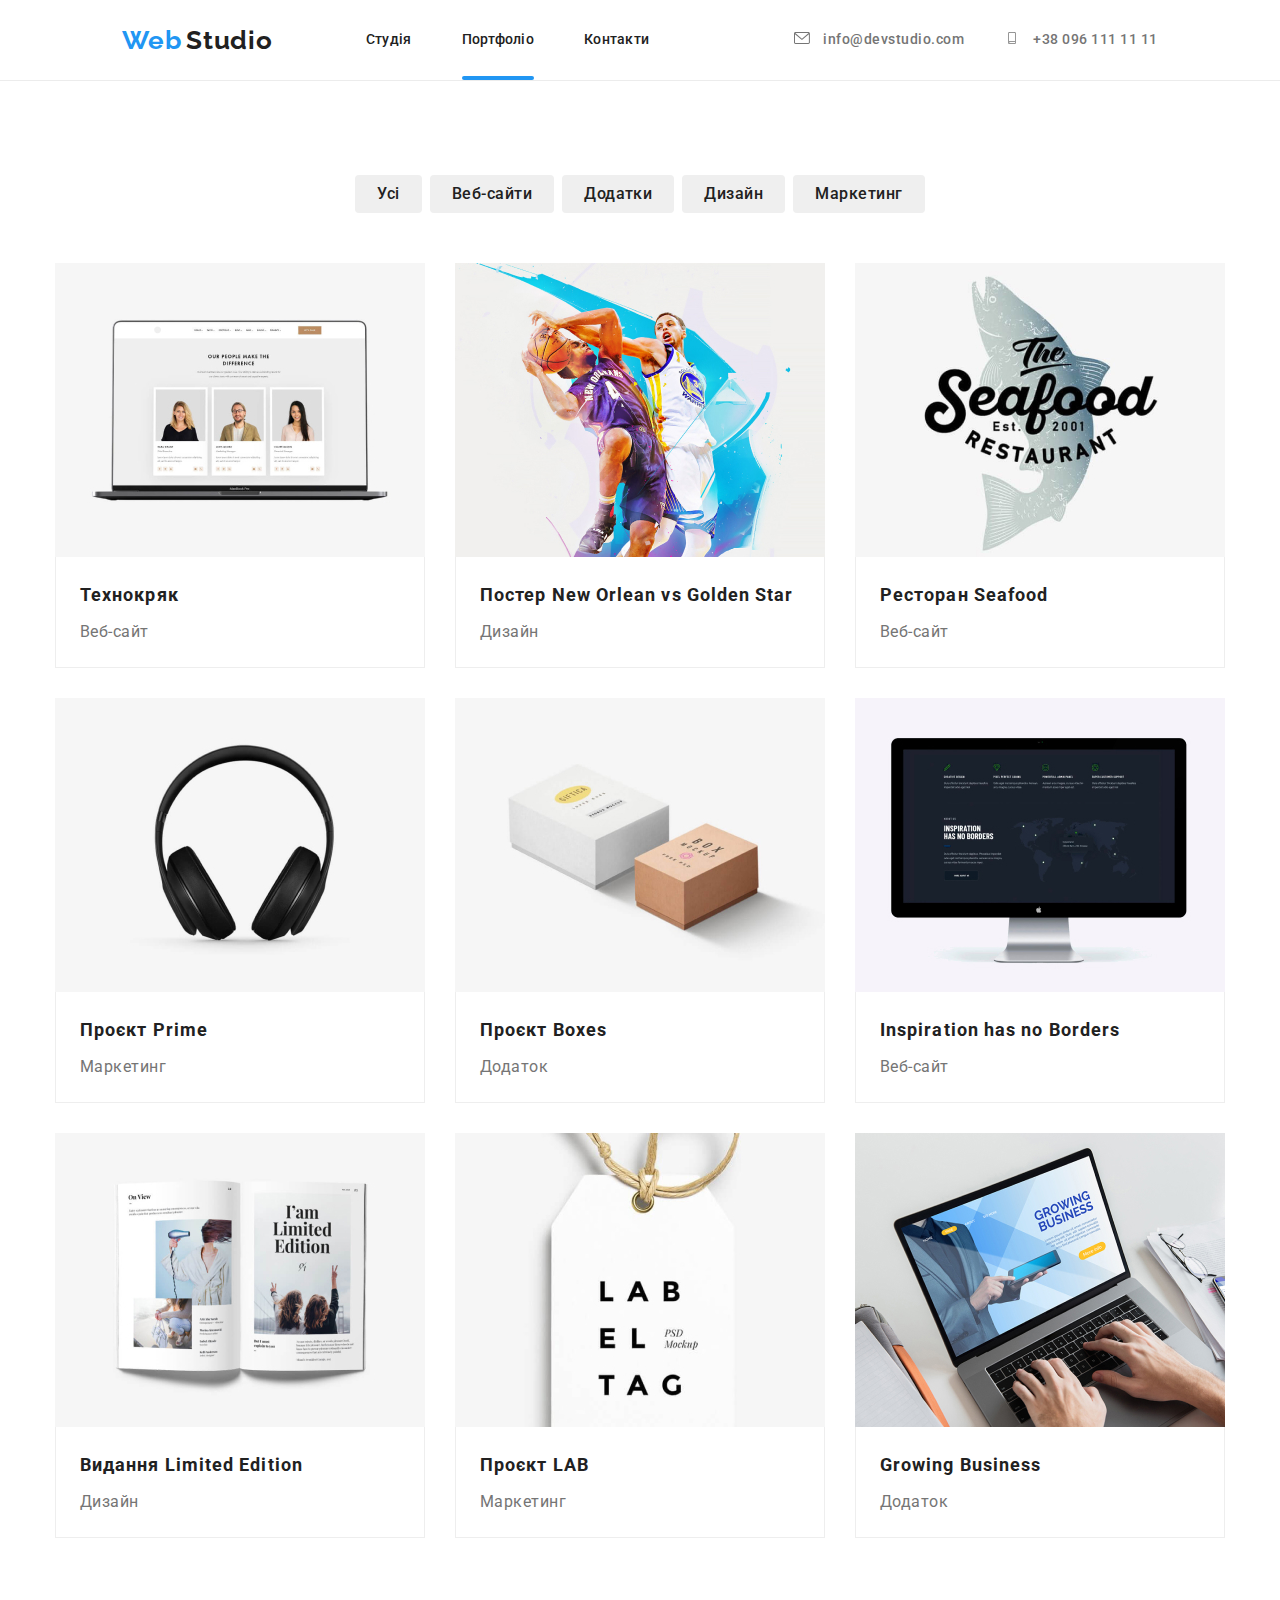
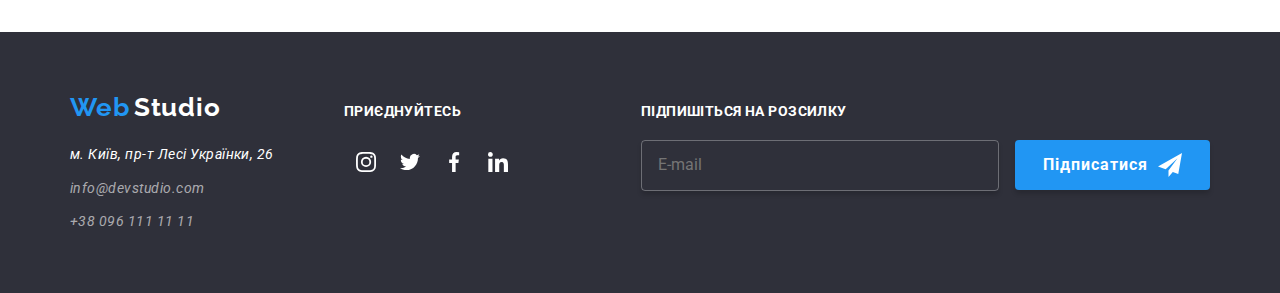
==== portfolio.html @ b7b803d7 "Старт домашки 7" ====
<!DOCTYPE html>
<html lang="en">
<head>
    <meta charset="UTF-8">
    <meta http-equiv="X-UA-Compatible" content="IE=edge">
    <meta name="viewport" content="width=device-width, initial-scale=1.0">
    <title>Портфоліо</title>
        <link rel="preconnect" href="https://fonts.googleapis.com">
        <link rel="preconnect" href="https://fonts.gstatic.com" crossorigin>
        <link href="https://fonts.googleapis.com/css2?family=Raleway:wght@700&family=Roboto:wght@400;500;700;900&display=swap"
            rel="stylesheet">
        <link rel="stylesheet" href="https://cdnjs.cloudflare.com/ajax/libs/modern-normalize/1.1.0/modern-normalize.min.css">
    <link rel="stylesheet" href="./css/styles.css">
</head>
<body>
    <!-- Шапка загальна -->
        <header class="site-header">
            <div class="headercontainerflex">
                <nav class="navcontainer">
                    <a href="index.html" lang="en"><span class="logo-part-one">Web</span> <span
                            class="logo-part-two">Studio</span>
                    </a>
                    <!-- Шапка-ліво -->
                    <ul class="site-nav list">
                        <li class="item"><a href="./index.html" class="site-nav-link">Студія</a></li>
                        <li class="item"><a href="./portfolio.html" class="site-nav-link current">Портфоліо</a></li>
                        <li class="item"><a href="" class="site-nav-link">Контакти</a></li>
                    </ul>
                </nav>
        
                <!-- Шапка-контакти -->
                <div class="contactcontainer">
                    <ul class="header-contact">
                        <li class="item icons-header">
                            <a href="mailto:info@devstudio.com" class="contact-link">
                                <svg class="icon-mail" width="16" height="12">
                                    <use href="./images/icons.svg#icon-envelope"></use>
                                </svg> <span class="mail-address">info@devstudio.com</span>
                            </a>
                        </li>
                        <li class="item icons-header">
                            <a href="tel:+380961111111" class="contact-link">
                                <svg class="icon-smartphone" width="16" height="12">
                                    <use href="./images/icons.svg#icon-smartphone"></use>
                                </svg>
                                <span class="phone-number">+38 096 111 11 11</span> </a>
                        </li>
                    </ul>
                </div>
            </div>
        </header>

    <main class="portfolio-background-color">
        <div class="portfolio-background-color" >
            <!-- Фільтраційні-кнопки -->

            <div class="filterbutton">
                <ul class="filtre-item">
                    <li class="filtre-buttom"> <button type="button" class="filtering-button">Усі</button></li>
                    <li class="filtre-buttom"> <button type="button" class="filtering-button">Веб-сайти</button></li>
                    <li class="filtre-buttom"> <button type="button" class="filtering-button">Додатки</button></li>
                    <li class="filtre-buttom"> <button type="button" class="filtering-button">Дизайн</button></li>
                    <li class="filtre-buttom"> <button type="button" class="filtering-button">Маркетинг</button></li>
                </ul>
            </div>
            
            <section>
                <div class="portfoliocontainer">
                    <h1 class="section-title section-title-hiden">Наше Портфоліо</h1>
                    <ul class="portfolio-item">

                        <li class="portfolio-example">
                            <a href="">
                                <div class="rekurs">
                                    <img src="./images/portfolio/tehnocryak.jpg" alt="технокряк" width="370">
                                    <div class="overlay-port">
                                        <p>Ресурс пропонує комплексні пропозиції з різним рівнем функціоналу та сервісів. Все це дозволить
                                            відвідувачу
                                            отримати
                                            вичерпні відомості про компанію чи приватну особу.
                                        </p>
                                    </div>

                                    <h2 class="portfolio-text">Технокряк</h2>
                                    <p class="portfolio-paragraph">Веб-сайт</p>
                                </div>
                            </a>
                        </li>



                        <li class="portfolio-example">
                            <a href="">
                                <div class="rekurs">
                                <img src="./images/portfolio/neworlean.jpg" alt="Постер New Orlean vs Golden Star" width="370">
                                <div class="overlay-port">
                                    <p>Ресурс пропонує комплексні пропозиції з різним рівнем функціоналу та сервісів. Все це дозволить
                                        відвідувачу
                                        отримати
                                        вичерпні відомості про компанію чи приватну особу.
                                    </p>
                                </div>
                                <h2 class="portfolio-text"> Постер <span lang="en">New Orlean vs Golden Star</span> </h2>
                                    
                                <p class="portfolio-paragraph">Дизайн</p>
                                
                            </a>
                        </li>

                        <li class="portfolio-example">
                            <a href="">
                                <div class="rekurs">
                                <img src="./images/portfolio/seafood.jpg" alt="Ресторан Seafood" width="370">
                                <div class="overlay-port">
                                    <p>Ресурс пропонує комплексні пропозиції з різним рівнем функціоналу та сервісів. Все це дозволить
                                        відвідувачу
                                        отримати
                                        вичерпні відомості про компанію чи приватну особу.
                                    </p>
                                </div>
                                <h2 class="portfolio-text">Ресторан <span lang="en">Seafood</span> </h2>
                                <p class="portfolio-paragraph">Веб-сайт</p>
                            </a>
                        </li>

                        <li class="portfolio-example">
                            <a href="./">
                                <div class="rekurs">
                                <img src="./images/portfolio/prime.jpg" alt="Проєкт Prime" width="370">
                                <div class="overlay-port">
                                    <p>Ресурс пропонує комплексні пропозиції з різним рівнем функціоналу та сервісів. Все це дозволить
                                        відвідувачу
                                        отримати
                                        вичерпні відомості про компанію чи приватну особу.
                                    </p>
                                </div>
                                <h2 class="portfolio-text">Проєкт <span lang="en">Prime</span></h2>
                                <p class="portfolio-paragraph">Маркетинг</p>
                                
                            </a>
                        </li>

                        <li class="portfolio-example">
                            <a href="">
                                <div class="rekurs">
                                <img src="./images/portfolio/boxes.jpg" alt="Проєкт Boxes" width="370">
                                <div class="overlay-port">
                                    <p>Ресурс пропонує комплексні пропозиції з різним рівнем функціоналу та сервісів. Все це дозволить
                                        відвідувачу
                                        отримати
                                        вичерпні відомості про компанію чи приватну особу.
                                    </p>
                                </div>
                                <h2 class="portfolio-text">Проєкт <span lang="en">Boxes</span></h2>    
                                <p class="portfolio-paragraph">Додаток</p>
                            </a>
                        </li>

                        <li class="portfolio-example">
                            <a href="">
                                <div class="rekurs">
                                <img src="./images/portfolio/noborders.jpg" alt="Inspiration has no Borders" width="370">
                                <div class="overlay-port">
                                    <p>Ресурс пропонує комплексні пропозиції з різним рівнем функціоналу та сервісів. Все це дозволить
                                        відвідувачу
                                        отримати
                                        вичерпні відомості про компанію чи приватну особу.
                                    </p>
                                </div>
                                <h2 lang="en" class="portfolio-text">Inspiration has no Borders</h2>
                                <p class="portfolio-paragraph">Веб-сайт</p>
                            </a>
                        </li>

                        <li class="portfolio-example">
                            <a href="">
                                <div class="rekurs">
                                <img src="./images/portfolio/limitededitionbook.jpg" alt="Видання Limited Edition" width="370">
                                <div class="overlay-port">
                                    <p>Ресурс пропонує комплексні пропозиції з різним рівнем функціоналу та сервісів. Все це дозволить
                                        відвідувачу
                                        отримати
                                        вичерпні відомості про компанію чи приватну особу.
                                    </p>
                                </div>
                                <h2 class="portfolio-text">Видання <span lang="en">Limited Edition</span> </h2>
                                <p class="portfolio-paragraph">Дизайн</p>
                            </a>
                        </li>

                        <li class="portfolio-example">
                            <a href="">
                                <div class="rekurs">
                                <img src="./images/portfolio/projectlab.jpg" alt="Проєкт LAB" width="370">
                                <div class="overlay-port">
                                    <p>Ресурс пропонує комплексні пропозиції з різним рівнем функціоналу та сервісів. Все це дозволить
                                        відвідувачу
                                        отримати
                                        вичерпні відомості про компанію чи приватну особу.
                                    </p>
                                </div>
                                <h2 class="portfolio-text">Проєкт <span>LAB</span></h2>
                                <p class="portfolio-paragraph">Маркетинг</p>
                            </a>
                        </li>

                        <li class="portfolio-example">
                            <a href="./">
                                <div class="rekurs">
                                <img src="./images/portfolio/grovingbussiness.jpg" alt="Growing Business" width="370">
                                <div class="overlay-port">
                                    <p>Ресурс пропонує комплексні пропозиції з різним рівнем функціоналу та сервісів. Все це дозволить
                                        відвідувачу
                                        отримати
                                        вичерпні відомості про компанію чи приватну особу.
                                    </p>
                                </div>
                                <h2 lang="en" class="portfolio-text">Growing Business</h2>
                                <p class="portfolio-paragraph">Додаток</p>
                            </a>
                        </li>
                    </ul>
                </div>
                
            </section>
        </div>

    </main>

<!-- Підвал -->
        <footer class="footer-page">
            <div class="container">
                <div class="footercontainer">
                    <div class="footer-logo-and-address">
                        <a href="index.html" lang="en"><span class="logo-part-one">Web</span> <span
                                class="logo-part-three">Studio</span> </a>
                        <address>
                            <ul>
                                <li> <a href="https://goo.gl/maps/7kfiWNjeo1rzyNs9A" class="contact-link-map"> м. Київ, пр-т
                                        Лесі Українки,
                                        26</a></li>
                                <li><a href="mailto:info@devstudio.com" class="contact-link-footer mail">info@devstudio.com</a>
                                </li>
                                <li><a href="tel:+380961111111" class="contact-link-footer phone">+38 096 111 11 11</a> </li>
                            </ul>
                        </address>
                    </div>
        
                    <div class="section-join">
                        <p class="join-item">приєднуйтесь</p>
                        <ul class="join-socials">
                            <li>
                                <a class="footer-social-item" href="./">
                                    <svg class="footer-social-icon" width="20" height="20">
                                        <use href="./images/icons.svg#icon-instagram"></use>
                                    </svg>
                                </a>
                            </li>
                            <li>
                                <a class="footer-social-item" href="./">
                                    <svg class="footer-social-icon" width="20" height="20">
                                        <use href="./images/icons.svg#icon-twitter"></use>
                                    </svg>
                                </a>
                            </li>
                            <li>
                                <a class="footer-social-item" href="./">
                                    <svg class="footer-social-icon" width="20" height="20">
                                        <use href="./images/icons.svg#icon-facebook"></use>
                                    </svg>
                                </a>
                            </li>
                            <li>
                                <a class="footer-social-item" href="./">
                                    <svg class="footer-social-icon" width="20" height="20">
                                        <use href="./images/icons.svg#icon-linkedin"></use>
                                    </svg>
                                </a>
                            </li>
                        </ul>
                    </div>
                    <div class="footer-form">
                        <p class="footer-title">Підпишіться на розсилку</p>
                        <form class="submit-form">
                            <input type="email" name="name" placeholder="E-mail">
                            <button type="submit" class="footer-button">Підписатися
                                <svg class="icon-send" width="24" height="24">
                                    <use href="./images/icons.svg#icon-send"></use>
                                </svg>
                            </button>
                        </form>
                    </div>
                </div>
            </div>
        </footer>
</body>
</html>
---- css/styles.css ----
/* Основний колір тексту #757575; */
/* Другорядний колір тексту rgba(117, 117, 117, 1) */
/* Стиль заголовка #FFFFFF; */
/* Білий #FFFFFF */
/* Білий другорядний #F5F5F5 */
/* Акцент #2196F3 */

:root {
    --primary-text-color: rgba(117, 117, 117, 1);
    --primary-background-color: #FFFFFF;
    --secondary-background-color: #F5F5F5;
    --third-background-color: #F5F4FA;
    --title-text-color: #212121;
    --accent-color: #2196F3;
    --contact-link-text-color: #757575;
    --hero-title-color: #FFFFFF;
    --hero-background-color: #2F303A;
    --backdrop-color: rgba(0, 0, 0, 0.2);
    --animation-duration: 250ms;
    --time-distribution-function: cubic-bezier(0.4, 0, 0.2, 1);
    --close-button-color: rgba(0, 0, 0, 0.1);


}

/* Загальні на весь документ */
body {
    background: var(--primary-background-color);
    color: var(--primary-text-color);
    font-family: 'Roboto', sans-serif;
    letter-spacing: 0.03em;
    }

ul {
        list-style: none;
        margin: 0px;
        padding: 0px;
    }

a {
    text-decoration-line: none;
}

img {
    display: block;
}

.section {
    margin: 0;
    padding-bottom: 94px;
    padding-top: 94px;
    /* border: 2px solid red; */
}

.section-title {
    color: var(--title-text-color);
    font-weight: 700;
    font-size: 36px;
    line-height: 1.16;
    text-align: center;
    padding: 0;
    margin-bottom: 50px;

}

.no-padding {
    padding-top: 0;
    padding-bottom: 0;
}

h1, h2, h3, h4, h5, h6, p {
    margin: 0;
    padding: 0;
}

/* Логотип шапка */

.site-header {
    background-color: var(--hero-title-color);
    /* border: 2px solid tomato; */
    border-bottom: 1px solid #ECECEC;
}

.navcontainer {
    margin-left: auto;
    margin-right: auto;
    padding-left: 15px;
    padding-right: 15px;
    /* border: 2px solid tomato; */
    display: flex;
    align-items: center;
}

.headercontainerflex {
    display: flex;
    width: 1200px;
    align-items: center;
    margin-left: auto;
    margin-right: auto;
    padding-left: 15px;
    padding-right: 15px;
    /* border: 2px solid tomato; */
}

.herocontainer, .benefit-container, .what-we-do-container, .teamcontainer, .footercontainer , .filterbutton , .portfoliocontainer {
    margin-left: auto;
    margin-right: auto;
    padding-left: 15px;
    padding-right: 15px;
    width: 1200px;
    /* border: 2px solid tomato; */
}

.logo-part-one {
    color: var(--accent-color);
    letter-spacing: 0.03em;
}
.logo-part-two {
    color: var(--title-text-color);
    letter-spacing: 0.03em;
}

.logo-part-one, .logo-part-two, .logo-part-three {
    font-family: 'Raleway', sans-serif;
    font-weight: 700;
    font-size: 26px;
    line-height: 1.19;
    padding-top: 24px;
    padding-bottom: 24px;
}

/* Навігація шапка */
.site-nav-link:hover, .site-nav-link:focus, .site-nav-link:active {
    color: var(--accent-color);
    /* border-bottom: 5px solid var(--accent-color); */
}

.site-nav, .item {
    display: flex;
    color: var(--title-text-color);
    /* margin-right: 50px; */
}

.site-nav {
    margin-left: 93px;
}

/* .site-nav, .item:not(:last-child) {
    margin-right: 50px;
}  */

.site-nav .item + .item {
    margin-left: 50px;
}

.current {
    position: relative;
}

.current::after {
    content: '';
    position: absolute;
    left: 0;
    bottom: 0;
    display: block;
    width: 100%;
    height: 4px;
    background-color: var(--accent-color);
    border-radius: 2px;
}


.site-nav-link {
    color: var(--title-text-color);
    font-weight: 500;
    font-size: 14px;
    line-height: 1.14;
    letter-spacing: 0.02em;
    /* border: 2px solid black; */
    display: block;
    padding-top: 32px;
    padding-bottom: 32px;
}

/* Шапка контакти */

.contactcontainer {
    margin-left: auto;
    margin-right: auto;
    padding-left: 15px;
    padding-right: 15px;
    /* border: 2px solid tomato; */
    display: flex;
    align-items: center;
}

.header-contact {
    display: flex;
    margin-left: auto;
    align-items: center;
}

.header-contact .item+.item {
    margin-left: 30px;
}

.icons-header {
    align-items: center;
}


.contact-link:hover, .contact-link:focus, .contact-link:active {
    color: var(--accent-color);
    fill: var(--accent-color);
}

.icon-mail, .icon-smartphone {
    fill:currentColor;
}

.phone-number, .mail-address {
    margin-left: 10px;
}


.contact-link {
    color: var(--contact-link-text-color);
    font-weight: 500;
    font-size: 14px;
    line-height: 1.14;
    padding-top: 32px;
    padding-bottom: 32px;
    margin-left: 10px;
    /* padding-left: 10px; */
}

/* Заголовок та бекграунд Hero */
.hero {
    background-color: var(--hero-background-color);
    text-align: center;
}

.overlay {
    background-image: linear-gradient(to right,
    rgba(47, 48, 58, 0.4), 
    rgba(47, 48, 58, 0.4)), 
    url(../images/svg-and-bj/herobg.jpg);
    max-width: 1600px;
    height: 600px;
    margin-left: auto;
    margin-right: auto;
}

.hero-title {
    margin-top: 0;
    padding-top: 200px;
    margin-bottom: 30px;
    font-weight: 900;
    font-size: 44px;
    line-height: 1.36;
    color: var(--hero-title-color);
    letter-spacing: 0.06em;

}

/* Кнопка замовити */

.hero-button {
    background-color: var(--accent-color);
    color: var(--hero-title-color);
    letter-spacing: 0.06em;
    cursor: pointer;
    border-radius: 4px;
    padding: 10px 32px;
    min-width: 216px;
    min-height: 50px;
    text-align: center;
    margin-bottom: 200px;
    border: transparent;
}

/* Модальне вікно Hero */

.backdrop {
    position: fixed;
    top: 0;
    left: 0;
    width: 100%;
    height: 100%;
    background-color: var(--backdrop-color);
    opacity: 1;
    transition: opacity var(--animation-duration) var(--time-distribution-function);
}

.backdrop.is-hidden {
    opacity: 0;
    pointer-events: none;
}

.backdrop.is-hidden .modal {
    transform: translate(-50%, -50%) scale(0.5);
}

.modal {
    position: absolute;
    padding: 40px;
    top: 50%;
    left: 50%;
    width: 528px;
    height: 581px;
    background-color: var(--primary-background-color);
    box-shadow: 0px 1px 3px rgba(0, 0, 0, 0.12),
        0px 1px 1px rgba(0, 0, 0, 0.14),
        0px 2px 1px rgba(0, 0, 0, 0.2);
    border-radius: 4px;

    transform: translate(-50%, -50%) scale(1);
    transition: transform var(--animation-duration) var(--time-distribution-function);
}

.modal-form {
    width: 100%;
}

.modal-form p {
    margin-bottom: 12px;
    font-weight: 700;
    font-size: 20px;
    line-height: 1.15;
    text-align: center;
    color: var(--title-text-color);
}

.form-field {
    position: relative;
    display: flex;
    flex-direction: column;
    margin-bottom: 10px;
    outline: none;
}

.form-field label {
    margin-bottom: 4px;
    text-align: left;
    font-size: 12px;
    line-height: 1.16;
    letter-spacing: 0.01em;
}

.form-field input {
    padding-top: 11px;
    padding-bottom: 11px;
    padding-left: 42px;
    border: 1px solid rgba(33, 33, 33, 0.2);
    border-radius: 4px;
    transition: border-color var(--animation-duration) var(--time-distribution-function);
}

.modal-icon {
    position: absolute;
    top: 50%;
    left: 12px;
    fill: var(--title-color);
    transition: fill var(--animation-duration) var(--time-distribution-function);
}

.form-field:focus-within>.modal-icon {
    fill: var(--accent-color);
}

.form-field:focus-within>input {
    border-color: var(--accent-color);
}

.form-comment {
    display: flex;
    flex-direction: column;
    margin-bottom: 20px;
}

.form-comment label {
    margin-bottom: 4px;
    text-align: left;
    font-size: 12px;
    line-height: 1.16;
    letter-spacing: 0.01em;
}

.form-comment textarea {
    height: 120px;
    padding: 12px 16px;
    resize: none;
    border: 1px solid rgba(33, 33, 33, 0.2);
    border-radius: 4px;
    transition: border-color var(--animation-duration) var(--time-distribution-function);
}

.form-comment:focus-within textarea {
    border-color: var(--accent-color);
}

.form-checkbox {
    margin-bottom: 30px;
    display: flex;
    justify-content: center;
}

.policy {
    display: flex;
    align-items: center;
}

.checkbox {
    position: absolute;
    width: 1px;
    height: 1px;
    margin: -1px;
    border: 0;
    padding: 0;
    /* white-space: nowrap; */
    overflow: hidden;
}

.icon-checkbox {
    display: inline-block;
    width: 16px;
    height: 15px;
    margin-right: 7px;
    border: 2px solid var(--title-text-color);
    border-radius: 2px;
    cursor: pointer;
    transition: border-color var(--animation-duration) var(--time-distribution-function),
                background-image var(--animation-duration) var(--time-distribution-function),
                background-color var(--animation-duration) var(--time-distribution-function);
}

.checkbox:checked+.icon-checkbox {
    border-color: var(--accent-color);
    background-color: var(--accent-color);
    background-image: url(../images/check-icon.svg);
    background-size: contain;
    background-position: center;
    background-origin: border-box;
}

.policy-text {
    font-size: 14px;
    font-weight: 400;
    line-height: 1.71;
    letter-spacing: 0.03em;
    text-align: left;
}

.policy-link {
    position: relative;
    display: inline-block;
    color: var(--accent-color);
}

.modal-button {
    padding: 10px 52px;
    font-weight: 700;
    font-family: inherit;
    font-size: 16px;
    line-height: 1.88;
    letter-spacing: 0.06em;
    color: var(--hero-title-color);
    background: var(--accent-color);
    box-shadow: 0px 4px 4px rgba(0, 0, 0, 0.15);
    border-radius: 4px;
    border-width: 0;
    cursor: pointer;
    transition: background-color var(--animation-duration) var(--time-distribution-function);
}

.modal-button:hover,
.modal-button:focus {
    background-color: #188CE8;
}


.button-close {
    position: absolute;
    display: flex;
    top: 8px;
    right: 8px;
    width: 30px;
    height: 30px;
    justify-content: center;
    align-items: center;

    fill: black;
    border-radius: 50%;
    background: var(--primary-white-color);
    border: 1px solid var(--close-button-color);
    cursor: pointer;

    transition: fill var(--animation-duration) var(--time-distribution-function);
}

.button-close:hover,
.button-close:focus {
    fill: var(--accent-color);
}

.icon-close {
    fill: inherit;
}

/* Наші переваги */

.backgroundsection {
}

.contentinterval {
    padding-top: 94px;
}

.secondary {
    padding-top: 0;
}

.benefits-item {
    display: flex;
    justify-content: space-between;
}

.benefit-icons {
    justify-content: space-between;
    padding: 25px 100px;
    /* display: inline-block;
    display: flex; */
    background-color: var(--third-background-color);
    margin-bottom: 30px;
    align-items: center;
}


.benefits-item .benefit-icons+.benefit-icons {
    margin-left: 30px;
}


/* .benefit-icon-warning::before {
    content: "";
    width: 270px;
    height: 120px;
    display: inline-block;
    margin-right: 10px;
    background-image: url(../images/svg-and-bj/svg/group1.svg);
    align-self: center;
    margin-bottom: 30px;
    background-size: contain;
    background-repeat: no-repeat;
    background-position: center;
}

.benefit-icon-punctuality::before {
    content: "";
    width: 270px;
    height: 120px;
    display: inline-block;
    margin-right: 10px;
    background-image: url(../images/svg-and-bj/svg/group2.svg);
    align-self: center;
    margin-bottom: 30px;
    background-size: contain;
    background-repeat: no-repeat;
    background-position: center;    
}

.benefit-icon-planning::before {
    content: "";
    width: 270px;
    height: 120px;
    display: inline-block;
    margin-right: 10px;
    background-image: url(../images/svg-and-bj/svg/group3.svg);
    align-self: center;
    margin-bottom: 30px;
    background-size: contain;
    background-repeat: no-repeat;
    background-position: center;    
}

.benefit-icon-tex::before {
    content: "";
    width: 270px;
    height: 120px;
    display: inline-block;
    margin-right: 10px;
    background-image: url(../images/svg-and-bj/svg/group4.svg);
    align-self: center;
    margin-bottom: 30px;
    background-size: contain;
    background-repeat: no-repeat;
    background-position: center;
} */

.benefits-item > li {
    width: 270px;
}

.benefits-item .item+.item {
    margin-left: 50px;
    /* border: 2px solid tomato; */
}

.section-title-hiden {
    position: absolute;
    width: 1px;
    height: 1px;
    margin: -1px;
    border: 0;
    padding: 0;
    white-space: nowrap;
    clip-path: inset(100%);
    clip: rect(0 0 0 0);
    overflow: hidden;
}

.benefit-section-title-text {
    color: var(--title-text-color) ;
    font-weight: 700;
    font-size: 14px;
    line-height: 16px;
    margin-bottom: 10px;

}

.benefit-section-title-paragraph {
    color: var(--contact-link-text-color);
    font-weight: 400;
    font-size: 14px;
    line-height: 1.71;
}

/* Чим ми займаємося */

.what-we-do-item {
    display: flex;
}

.working {
    padding-top: 0;
}

.what-we-do-item .what-we-do-image+.what-we-do-image {
    margin-left: 30px;
    /* border: 2px solid tomato; */
}


.what-we-do-image {

}

.what-we-do-box {
    position: relative;
}

.label {
    position: absolute;
    bottom: 0;
    padding-top: 27px;
    padding-bottom: 27px;
    width: 100%;
    font-weight: 700;
    line-height: 1.14;
    text-align: center;
    color: var(--hero-title-color);
    background-color: rgba(47, 48, 58, 0.8);
}


/* Наша команда */

.team-item {
    display: flex;
    text-align: center;
}

.team-member {
    box-shadow: 0px 1px 3px rgba(0, 0, 0, 0.12), 0px 1px 1px rgba(0, 0, 0, 0.14), 0px 2px 1px rgba(0, 0, 0, 0.2);
    border-radius: 0px 0px 4px 4px;

    
}

.team-item .team-member+.team-member {
    margin-left: 30px;
    /* border: 2px solid tomato; */
}




.third {
    background-color: var(--third-background-color);
}

.team-section-title {
    color: var(--title-text-color);
    font-weight: 500;
    font-size: 16px;
    line-height: 1.19;
    margin-top: 30px;
    margin-bottom: 10px;
}

.team-section-paragraph {
    color: var(--contact-link-text-color);
    font-weight: 400;
    font-size: 16px;
    line-height: 19px;
    padding-bottom: 30px;
}

.team-social-list {
    padding-bottom: 30px;
    display: flex;
    justify-content: center;
}

.social-icon-button {
    margin: 0;
    width: 44px;
    height: 44px;
    border-radius: 50%;
    justify-content: center;
    border: none;
}

.icon-social {
    /* border: 1px solid black; */
    display: inline-block;
    margin-bottom: 30px;
    width: 44px;
    height: 44px;
    fill: #AFB1B8;
}

/* .join-socials .icon-footer-social+.icon-footer-social {
    margin-left: 10px;
    /* border: 2px solid tomato; */
} */

.team-social-list .social-list-item+.social-list-item {
    margin-left: 10px;
    /* border: 2px solid tomato; */
}

.icon-social:hover {
    background-color: #2196F3;
    border-radius: 50%;
    /* fill: var(--hero-title-color); */
} 

.team-social-icons:hover {
    fill: var(--hero-title-color);
}

.team-social-icons:hover {

}

.social-icon-team {
    fill: currentColor;
}

.footer-social-icon {
    fill: #FFFFFF;
}

.team-social-item {
    cursor: pointer;
    display: flex;
    color: #AFB1B8;
    justify-content: center;
    padding: 12px;
    border-radius: 50%;
}

.team-social-item:hover {
    background-color: #2196F3;
    border-radius: 50%;
    color: #FFFFFF;
}

.team-social-icons {
    width: 20px;
    height: 20px;
    fill: #AFB1B8;
    background-position: center;
    background-size: contain;
}

.clients {
    display: flex;
    width: 1200px;
    margin-left: auto;
    margin-right: auto;
    justify-content: space-between;
    padding-left: 15px;
    padding-right: 15px;
}

.clients .icon-clients-item+.icon-clients-item {
    margin-left: 30px;
}

.icon-clients {
    fill: #AFB1B8;
    justify-content: space-between;
    border: 1px solid #AFB1B8;
    padding: 16px 32px;
    display: inline-block;
    background-size: contain;
    background-repeat: no-repeat;
    background-position: center;
}

.icon-clients:hover {
    fill: #2196F3;
    border-color: #2196F3;
}

/* Підвал */

.footer-page {
    background-color: var(--hero-background-color);
    /* border: 2px solid tomato; */
}

.container {
    width: 1200px;
    display: flex;
    align-items: center;
    margin-left: auto;
    margin-right: auto;
    padding-left: 15px;
    padding-right: 15px;
    /* border: 2px solid tomato; */
}

.footercontainer {
    padding-top: 60px;
    /* border: 2px solid tomato; */
    display: flex;
}

.contact-link-map {
    color: var(--hero-title-color);
    font-weight: 400;
    font-size: 14px;
    line-height: 1.71;
    display: inline-block;
    margin-top: 20px;
    margin-bottom: 9px;
}

.contact-link-footer {
    color: rgba(255, 255, 255, 0.6);
    font-weight: 400;
    font-size: 14px;
    line-height: 24px;
    display: inline-block;
}

.mail {
    margin-bottom: 9px;
}

.phone {
    margin-bottom: 60px;
}

.logo-part-three {
    color: var(--hero-title-color);
    font-weight: 700;
    font-size: 26px;
    line-height: 1.19;
    letter-spacing: 0.03em;
}

.join-item {
    padding-top: 12px;
    color: var(--hero-title-color);
    font-weight: 700;
    font-size: 14px;
    line-height: 1.14;
    letter-spacing: 0.03em;
    text-transform: uppercase;
    margin-bottom: 20px;
    margin-left: 70px;
}


.footer-social-item {
    cursor: pointer;
    display: flex;
    color: #AFB1B8;
    justify-content: center;
    padding: 12px;
    border-radius: 50%;
}

.footer-social-item:hover {
    background-color: #2196F3;
    color: #2196F3;
    fill: #ffffff;
}

.join-socials {
    display: flex;
    margin-left: 70px;
    justify-content: center;
}

.icon-footer-social {
    cursor: pointer;
    display: flex;
    color: #AFB1B8;
    justify-content: center;
    padding: 12px;
    border-radius: 50%;
}

.social-icons-footer {
    width: 20px;
    height: 20px;
    fill: white;
    background-position: center;
    justify-content: center;
}

.icon-footer-social:hover {
    background-color: #2196F3;
    border-radius: 50%;
}


.icon-footer-social .footer-social-item+.footer-social-item {
    margin-left: 10px;
    border: 1px solid #AFB1B8;
}

.footer-title {
    padding-top: 12px;
        color: var(--hero-title-color);
        font-weight: 700;
        font-size: 14px;
        line-height: 1.14;
        letter-spacing: 0.03em;
        text-transform: uppercase;
        margin-bottom: 20px;
}

.footer-form {
    margin-left: auto;
}

.submit-form input {
    width: 358px;
    margin-right: 12px;
    padding: 15px 16px;
    color: var(--primary-background-color);
    background-color: inherit;
    border: 1px solid rgba(255, 255, 255, 0.3);
    box-shadow: 0px 4px 4px rgba(0, 0, 0, 0.15);
    border-radius: 4px;
}

.footer-button {
    display: inline-flex;
    align-items: center;
    padding: 10px 28px;
    font-family: inherit;
    font-weight: 700;
    font-size: 16px;
    line-height: 1.88;
    letter-spacing: 0.06em;
    color: var(--primary-background-color);
    fill: var(--primary-background-color);
    background-color: var(--accent-color);
    box-shadow: 0px 4px 4px rgba(0, 0, 0, 0.15);
    border-radius: 4px;
    border-width: 0;
    cursor: pointer;

    transition: background-color var(--animation-duration) var(--time-distribution-function);
}

.footer-button:hover,
.footer-button:focus {
    background-color: #188CE8;
}

.icon-send {
    margin-left: 10px;
}

/* Портфоліо */

.portfolio-background-color {

}

.filtering-button:hover, .filtering-button:focus  {
    background-color: var(--accent-color);
    color: var(--hero-title-color);
}

.filterbutton {
    padding-top: 94px;
    margin-top: 0px;
    margin-bottom: 50px;
    /* border: 2px solid tomato; */
    text-align: center;
    justify-content: center;
}

.filtre-item {
    display: flex;
    align-items: center;
    justify-content: center;
}

.filtre-item .filtre-buttom+.filtre-buttom {
    margin-left: 8px;
    /* border: 2px solid tomato; */
}


.filtering-button {
    color: var(--title-text-color);
    font-weight: 500;
    font-size: 16px;
    line-height: 1.63;  
    letter-spacing: 0.03em;
    cursor: pointer;
    border-radius: 4px;
    padding: 6px 22px;
    text-align: center;
    border: transparent;
}

.filtering-button:hover, .filtering-button:focus {
    box-shadow: 0px 3px 1px rgba(0, 0, 0, 0.1), 0px 1px 2px rgba(0, 0, 0, 0.08), 0px 2px 2px rgba(0, 0, 0, 0.12);
}

.portfoliocontainer {
    margin-bottom: 94px;
}

.portfolio-item {
    display: flex;
    flex-wrap: wrap;

}

.portfolio-example {
    margin-right: 30px;
    margin-bottom: 30px;
}

.portfolio-example:hover, .portfolio-example:focus {
    box-shadow: 0px 1px 1px rgba(0, 0, 0, 0.12), 0px 4px 4px rgba(0, 0, 0, 0.06), 1px 4px 6px rgba(0, 0, 0, 0.16);
}

.portfolio-item :nth-child(3n) {
    margin-right: 0;
}

.portfolio-item :nth-last-child(-n+3) {
    margin-bottom: 0;
}

.portfolio-text {
    color: var(--title-text-color);
    font-weight: 700;
    font-size: 18px;
    line-height: 2.0;
    letter-spacing: 0.06em;
    border-left: 1px solid #EEEEEE;
    border-right: 1px solid #EEEEEE;
    padding-left: 24px;
    padding-top: 20px;
    }

.portfolio-paragraph {
    color: var(--contact-link-text-color);
    font-weight: 400;
    font-size: 16px;
    line-height: 1.88;
    letter-spacing: 0.03em;
    padding-top: 4px;
    border-bottom: 1px solid #EEEEEE;
    border-left: 1px solid #EEEEEE;
    border-right: 1px solid #EEEEEE;
    padding-left: 24px;
    padding-bottom: 20px;
}

/* .portfolio-example-box {
    position: relative;
    overflow: hidden;
}

.portfolio-box-overlay {
    position: absolute;
    top: 0;
    left: 0;
    width: 100%;
    height: 100%;
    padding: 63px 24px;
        
    font-size: 18px;
    line-height: 1.56;
        
    color: var(--primary-white-color);
    background-color: var(--accent-color);
    transform: translatey(100%);
    transition: transform var(--animation-duration) var(--time-distribution-function);
}

.portfolio-box-overlay:hover {
    transform: translatey(0);
} */

.rekurs {
    position: relative;
    overflow: hidden;
}

.overlay-port {
    position: absolute;
    width: 370px;
    height: 294px;
    padding-left: 24px;
    padding-right: 24px;
    display: flex;
    color: #ffffff;
    font-size: 18px;
    line-height: 1.55;
    letter-spacing: 0.54px;
    background-color: rgba(33, 150, 243, 0.9);
    transition: transform 250ms cubic-bezier(0.4, 0, 0.2, 1);
    opacity: 0;
}

.portfolio-item li:focus .overlay-port,
.portfolio-item li:hover .overlay-port {
    transform: translateY(-100%);
    opacity: 1;
}

.overlay-port p {
    margin: auto;
}
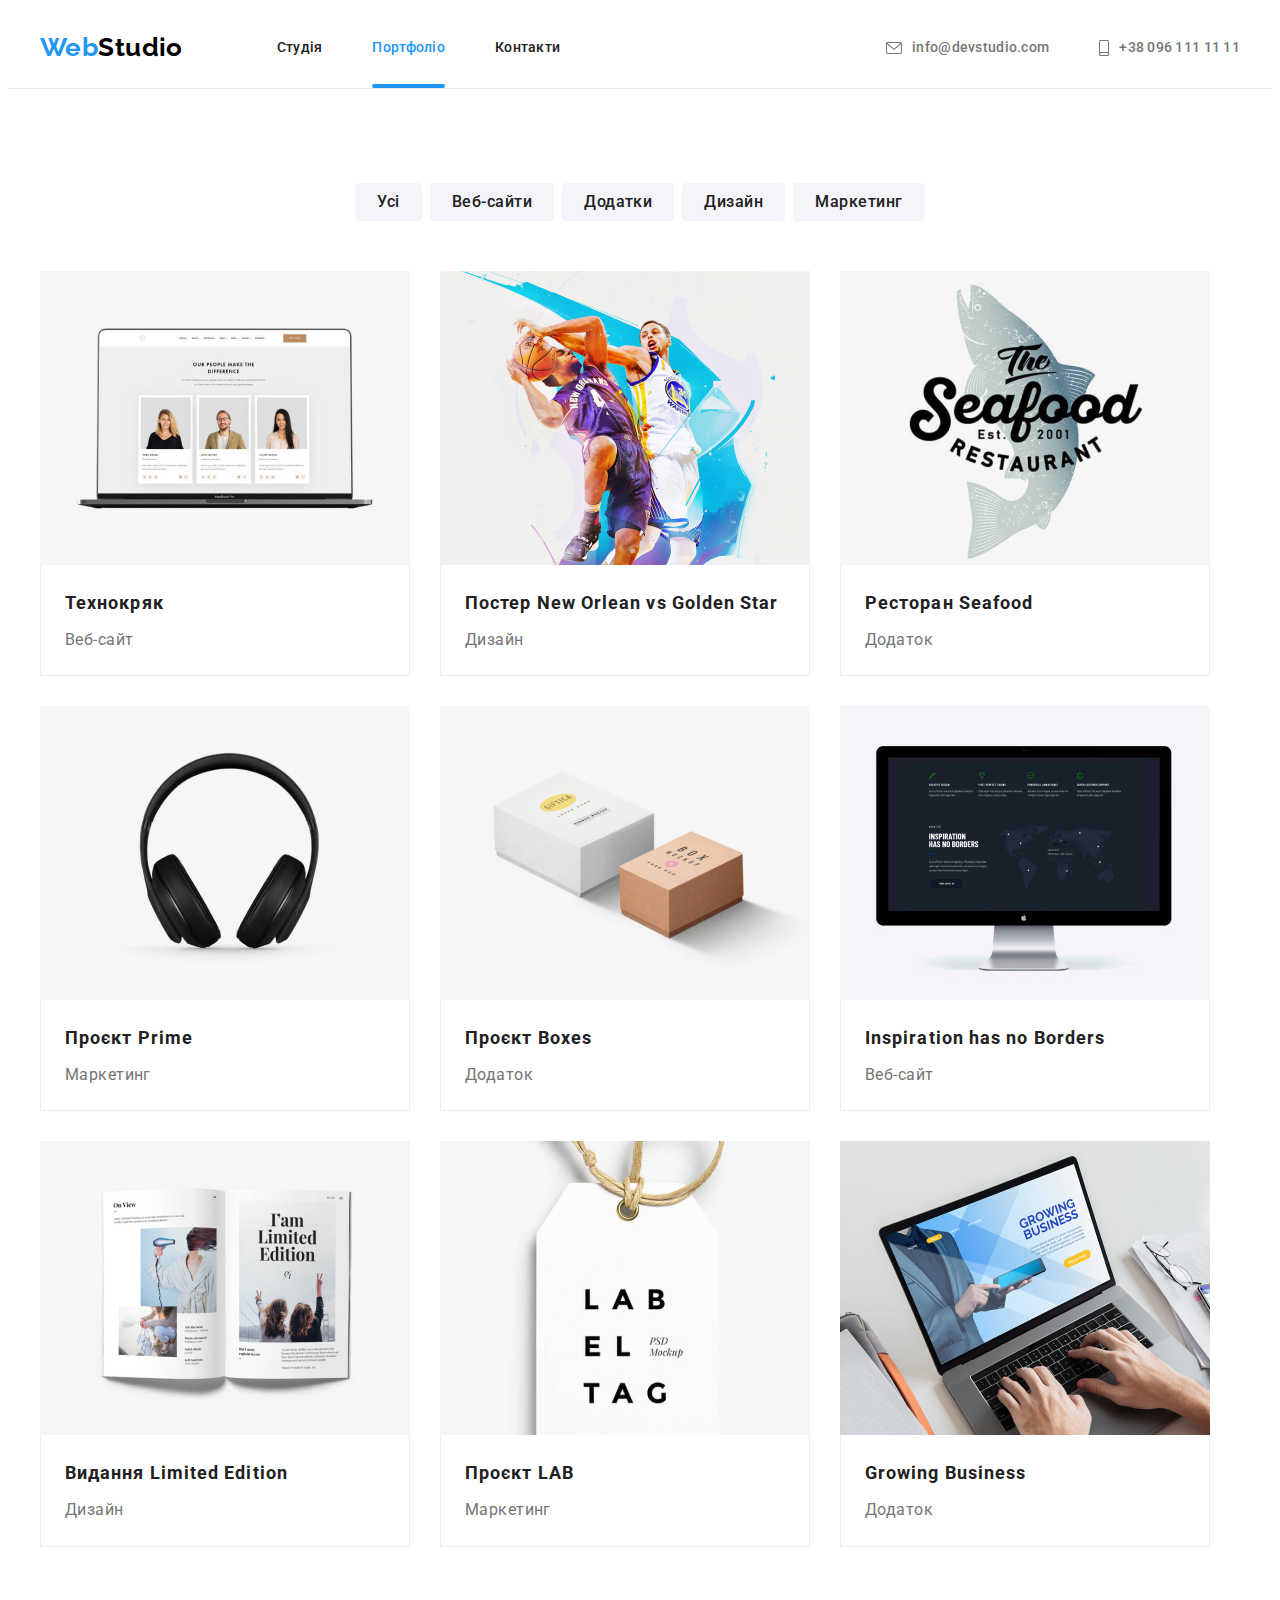
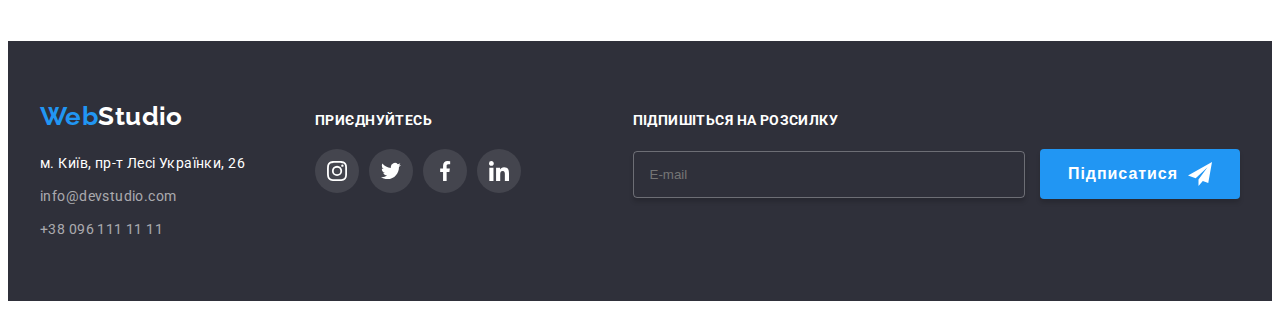
==== commit 70eb40bb: "upd" ====
--- a/portfolio.html
+++ b/portfolio.html
@@ -1,297 +1,249 @@
 <!DOCTYPE html>
-<html lang="en">
+<html lang="uk">
 <head>
     <meta charset="UTF-8">
     <meta http-equiv="X-UA-Compatible" content="IE=edge">
     <meta name="viewport" content="width=device-width, initial-scale=1.0">
     <title>Портфоліо</title>
-        <link rel="preconnect" href="https://fonts.googleapis.com">
-        <link rel="preconnect" href="https://fonts.gstatic.com" crossorigin>
-        <link href="https://fonts.googleapis.com/css2?family=Raleway:wght@700&family=Roboto:wght@400;500;700;900&display=swap"
-            rel="stylesheet">
-        <link rel="stylesheet" href="https://cdnjs.cloudflare.com/ajax/libs/modern-normalize/1.1.0/modern-normalize.min.css">
-    <link rel="stylesheet" href="./css/styles.css">
+    
+    <link rel="preconnect" href="https://fonts.googleapis.com">
+    <link rel="preconnect" href="https://fonts.gstatic.com" crossorigin>
+    <link href="https://fonts.googleapis.com/css2?family=Raleway:wght@700&family=Roboto:wght@400;500;700;900&display=swap"
+        rel="stylesheet">
+    <link rel="stylesheet" href="https://cdnjs.cloudflare.com/ajax/libs/modern-normalize/1.1.0/modern-normalize.min.css"
+        integrity="sha512-wpPYUAdjBVSE4KJnH1VR1HeZfpl1ub8YT/NKx4PuQ5NmX2tKuGu6U/JRp5y+Y8XG2tV+wKQpNHVUX03MfMFn9Q=="
+        crossorigin="anonymous" referrerpolicy="no-referrer">
+    <link rel="stylesheet" href="./css/main.min.css">
 </head>
 <body>
-    <!-- Шапка загальна -->
-        <header class="site-header">
-            <div class="headercontainerflex">
-                <nav class="navcontainer">
-                    <a href="index.html" lang="en"><span class="logo-part-one">Web</span> <span
-                            class="logo-part-two">Studio</span>
-                    </a>
-                    <!-- Шапка-ліво -->
-                    <ul class="site-nav list">
-                        <li class="item"><a href="./index.html" class="site-nav-link">Студія</a></li>
-                        <li class="item"><a href="./portfolio.html" class="site-nav-link current">Портфоліо</a></li>
-                        <li class="item"><a href="" class="site-nav-link">Контакти</a></li>
-                    </ul>
-                </nav>
-        
-                <!-- Шапка-контакти -->
-                <div class="contactcontainer">
-                    <ul class="header-contact">
-                        <li class="item icons-header">
-                            <a href="mailto:info@devstudio.com" class="contact-link">
-                                <svg class="icon-mail" width="16" height="12">
-                                    <use href="./images/icons.svg#icon-envelope"></use>
-                                </svg> <span class="mail-address">info@devstudio.com</span>
-                            </a>
-                        </li>
-                        <li class="item icons-header">
-                            <a href="tel:+380961111111" class="contact-link">
-                                <svg class="icon-smartphone" width="16" height="12">
-                                    <use href="./images/icons.svg#icon-smartphone"></use>
-                                </svg>
-                                <span class="phone-number">+38 096 111 11 11</span> </a>
+    <header class="header">
+        <div class="container header__container">
+            <nav class="navigation">
+                <a href="./index.html" class="logo-label">Web<span class="logo-label--black">Studio</span></a>
+                <ul class="navigation__list">
+                    <li class="navigation__item"><a class="navigation__menu"
+                            href="./index.html">Студія</a></li>
+                    <li class="navigation__item"><a class="navigation__menu navigation__menu--current" href="./portfolio.html">Портфоліо</a></li>
+                    <li class="navigation__item"><a class="navigation__menu" href="">Контакти</a></li>
+                </ul>
+            </nav>
+            <ul class="header__list">
+                <li class="header__item"><a class="header__contact" href="mailto:info@devstudio.com">
+                        <svg class="header__icon" width="16" height="12">
+                            <use href="./images/icons.svg#icon-envelope"></use>
+                        </svg> info@devstudio.com</a>
+                </li>
+                <li class="header__item"><a class="header__contact" href="tel:+380961111111">
+                        <svg class="header__icon" width="10" height="16">
+                            <use href="./images/icons.svg#icon-smartphone"></use>
+                        </svg> +38 096 111 11 11</a>
+                </li>
+            </ul>
+        </div>
+    </header>
+    <section class="section portfolio">
+        <div class="container">
+            <h1 class="portfolio__title portfolio__title--hidden">Наші роботи</h1>
+            <ul class="button-set portfolio__button-set">
+                <li class="button-set__item"><button class="button-set__button" type="button">Усі</button></li>
+                <li class="button-set__item"><button class="button-set__button" type="button">Веб-сайти</button></li>
+                <li class="button-set__item"><button class="button-set__button" type="button">Додатки</button></li>
+                <li class="button-set__item"><button class="button-set__button" type="button">Дизайн</button></li>
+                <li class="button-set__item"><button class="button-set__button" type="button">Маркетинг</button></li>
+            </ul>
+            <ul class="portfolio__list">
+                <li class="portfolio__item">
+                    <a class="portfolio__link" href="">
+                        <div class="portfolio__box">
+                            <img src="./images/portfolio/tehnocryak.jpg" alt="технокряк" width="370">
+                            <p class="portfolio__overlay">Ресурс пропонує комплексні пропозиції з різним рівнем функціоналу та сервісів. Все це дозволить відвідувачу отримати вичерпні відомості про компанію чи приватну особу.</p>
+                        </div>
+                        <div class="portfolio__content">
+                            <h2 class="portfolio__name">Технокряк</h2>
+                            <p class="portfolio__text">Веб-сайт</p>
+                        </div>
+                    </a>
+                </li>
+                <li class="portfolio__item">
+                    <a class="portfolio__link" href="">
+                        <div class="portfolio__box">
+                            <img src="./images/portfolio/neworlean.jpg" alt="Постер New Orlean vs Golden Star" width="370">
+                            <p class="portfolio__overlay">Ресурс пропонує комплексні пропозиції з різним рівнем функціоналу та сервісів. Все це
+                                дозволить
+                                відвідувачу отримати вичерпні відомості про компанію чи приватну особу.</p>
+                        </div>
+                        <div class="portfolio__content">
+                            <h2 class="portfolio__name">Постер New Orlean vs Golden Star</h2>
+                            <p class="portfolio__text">Дизайн</p>
+                        </div>
+                    </a>
+                </li>
+                <li class="portfolio__item">
+                    <a class="portfolio__link" href="">
+                        <div class="portfolio__box">
+                            <img src="./images/portfolio/seafood.jpg" alt="Ресторан Seafood" width="370">
+                            <p class="portfolio__overlay">Ресурс пропонує комплексні пропозиції з різним рівнем функціоналу та сервісів. Все це
+                                дозволить
+                                відвідувачу отримати вичерпні відомості про компанію чи приватну особу.</p>
+                        </div>
+                        <div class="portfolio__content">
+                            <h2 class="portfolio__name">Ресторан Seafood</h2>
+                            <p class="portfolio__text">Додаток</p>
+                        </div>
+                    </a>
+                </li>
+                <li class="portfolio__item">
+                    <a class="portfolio__link" href="">
+                        <div class="portfolio__box">
+                            <img src="./images/portfolio/prime.jpg" alt="Проєкт Prime" width="370">
+                            <p class="portfolio__overlay">Ресурс пропонує комплексні пропозиції з різним рівнем функціоналу та сервісів. Все це
+                                дозволить
+                                відвідувачу отримати вичерпні відомості про компанію чи приватну особу.</p>
+                        </div>
+                        <div class="portfolio__content">
+                            <h2 class="portfolio__name">Проєкт Prime</h2>
+                            <p class="portfolio__text">Маркетинг</p>
+                        </div>
+                    </a>
+                </li>
+                <li class="portfolio__item">
+                    <a class="portfolio__link" href="">
+                        <div class="portfolio__box">
+                            <img src="./images/portfolio/boxes.jpg" alt="Проєкт Boxes" width="370">
+                            <p class="portfolio__overlay">Ресурс пропонує комплексні пропозиції з різним рівнем функціоналу та сервісів. Все це
+                                дозволить
+                                відвідувачу отримати вичерпні відомості про компанію чи приватну особу.</p>
+                        </div>
+                        <div class="portfolio__content">
+                            <h2 class="portfolio__name">Проєкт Boxes</h2>
+                            <p class="portfolio__text">Додаток</p>
+                        </div>
+                    </a>
+                </li>
+                <li class="portfolio__item">
+                    <a class="portfolio__link" href="">
+                        <div class="portfolio__box">
+                            <img src="./images/portfolio/noborders.jpg" alt="Inspiration has no Borders" width="370">
+                            <p class="portfolio__overlay">Ресурс пропонує комплексні пропозиції з різним рівнем функціоналу та сервісів. Все це
+                                дозволить
+                                відвідувачу отримати вичерпні відомості про компанію чи приватну особу.</p>
+                        </div>
+                        <div class="portfolio__content">
+                            <h2 class="portfolio__name">Inspiration has no Borders</h2>
+                            <p class="portfolio__text">Веб-сайт</p>
+                        </div>
+                    </a>
+                </li>
+                <li class="portfolio__item">
+                    <a class="portfolio__link" href="">
+                        <div class="portfolio__box">
+                            <img src="./images/portfolio/limitededitionbook.jpg" alt="Видання Limited Edition" width="370">
+                            <p class="portfolio__overlay">Ресурс пропонує комплексні пропозиції з різним рівнем функціоналу та сервісів. Все це
+                                дозволить
+                                відвідувачу отримати вичерпні відомості про компанію чи приватну особу.</p>
+                        </div>
+                        <div class="portfolio__content">
+                            <h2 class="portfolio__name">Видання Limited Edition</h2>
+                            <p class="portfolio__text">Дизайн</p>
+                        </div>
+                    </a>
+                </li>
+                <li class="portfolio__item">
+                    <a class="portfolio__link" href="">
+                        <div class="portfolio__box">
+                            <img src="./images/portfolio/projectlab.jpg" alt="Проєкт LAB" width="370">
+                            <p class="portfolio__overlay">Ресурс пропонує комплексні пропозиції з різним рівнем функціоналу та сервісів. Все це
+                                дозволить
+                                відвідувачу отримати вичерпні відомості про компанію чи приватну особу.</p>
+                        </div>
+                        <div class="portfolio__content">
+                            <h2 class="portfolio__name">Проєкт LAB</h2>
+                            <p class="portfolio__text">Маркетинг</p>
+                        </div>
+                    </a>
+                </li>
+                <li class="portfolio__item">
+                    <a class="portfolio__link" href="">
+                        <div class="portfolio__box">
+                            <img src="./images/portfolio/grovingbussiness.jpg" alt="Growing Business" width="370">
+                            <p class="portfolio__overlay">Ресурс пропонує комплексні пропозиції з різним рівнем функціоналу та сервісів. Все це
+                                дозволить
+                                відвідувачу отримати вичерпні відомості про компанію чи приватну особу.</p>
+                        </div>
+                        <div class="portfolio__content">
+                            <h2 class="portfolio__name">Growing Business</h2>
+                            <p class="portfolio__text">Додаток</p>
+                        </div>
+                    </a>
+                </li>
+            </ul>
+        </div>
+    </section>
+    <footer class="footer">
+        <div class="container footer__container">
+            <div class="footer__box">
+                <a href="./index.html" class="logo-label footer__logo-label">Web<span
+                        class="logo-label--white">Studio</span></a>
+                <address>
+                    <ul class="footer__list">
+                        <li class="footer__item"><a class="footer__address" href="https://goo.gl/maps/kAR4QX175ZXcQiyq7"
+                                rel="noreferrer noopener" target="_blank" title="Google Карти">м. Київ, пр-т Лесі Українки,
+                                26</a></li>
+                        <li class="footer__item"><a class="footer__contact"
+                                href="mailto:info@devstudio.com">info@devstudio.com</a></li>
+                        <li class="footer__item"><a class="footer__contact" href="tel:+380961111111">+38 096 111 11 11</a>
                         </li>
                     </ul>
-                </div>
+                </address>
             </div>
-        </header>
-
-    <main class="portfolio-background-color">
-        <div class="portfolio-background-color" >
-            <!-- Фільтраційні-кнопки -->
-
-            <div class="filterbutton">
-                <ul class="filtre-item">
-                    <li class="filtre-buttom"> <button type="button" class="filtering-button">Усі</button></li>
-                    <li class="filtre-buttom"> <button type="button" class="filtering-button">Веб-сайти</button></li>
-                    <li class="filtre-buttom"> <button type="button" class="filtering-button">Додатки</button></li>
-                    <li class="filtre-buttom"> <button type="button" class="filtering-button">Дизайн</button></li>
-                    <li class="filtre-buttom"> <button type="button" class="filtering-button">Маркетинг</button></li>
+            <div class="footer__social">
+                <p class="footer__cta">приєднуйтесь</p>
+                <ul class="social">
+                    <li class="social__item">
+                        <a class="social__link social__link--white" href="https://www.instagram.com"
+                            rel="noreferrer noopener" target="_blank" title="Instagram">
+                            <svg width="20" height="20">
+                                <use href="./images/icons.svg#icon-instagram"></use>
+                            </svg>
+                        </a>
+                    </li>
+                    <li class="social__item">
+                        <a class="social__link social__link--white" href="https://twitter.com" rel="noreferrer noopener"
+                            target="_blank" title="Twitter">
+                            <svg width="20" height="20">
+                                <use href="./images/icons.svg#icon-twitter"></use>
+                            </svg>
+                        </a>
+                    </li>
+                    <li class="social__item">
+                        <a class="social__link social__link--white" href="https://www.facebook.com"
+                            rel="noreferrer noopener" target="_blank" title="Facebook">
+                            <svg width="20" height="20">
+                                <use href="./images/icons.svg#icon-facebook"></use>
+                            </svg>
+                        </a>
+                    </li>
+                    <li class="social__item">
+                        <a class="social__link social__link--white" href="https://www.linkedin.com"
+                            rel="noreferrer noopener" target="_blank" title="LinkedIn">
+                            <svg width="20" height="20">
+                                <use href="./images/icons.svg#icon-linkedin"></use>
+                            </svg>
+                        </a>
+                    </li>
                 </ul>
             </div>
-            
-            <section>
-                <div class="portfoliocontainer">
-                    <h1 class="section-title section-title-hiden">Наше Портфоліо</h1>
-                    <ul class="portfolio-item">
-
-                        <li class="portfolio-example">
-                            <a href="">
-                                <div class="rekurs">
-                                    <img src="./images/portfolio/tehnocryak.jpg" alt="технокряк" width="370">
-                                    <div class="overlay-port">
-                                        <p>Ресурс пропонує комплексні пропозиції з різним рівнем функціоналу та сервісів. Все це дозволить
-                                            відвідувачу
-                                            отримати
-                                            вичерпні відомості про компанію чи приватну особу.
-                                        </p>
-                                    </div>
-
-                                    <h2 class="portfolio-text">Технокряк</h2>
-                                    <p class="portfolio-paragraph">Веб-сайт</p>
-                                </div>
-                            </a>
-                        </li>
-
-
-
-                        <li class="portfolio-example">
-                            <a href="">
-                                <div class="rekurs">
-                                <img src="./images/portfolio/neworlean.jpg" alt="Постер New Orlean vs Golden Star" width="370">
-                                <div class="overlay-port">
-                                    <p>Ресурс пропонує комплексні пропозиції з різним рівнем функціоналу та сервісів. Все це дозволить
-                                        відвідувачу
-                                        отримати
-                                        вичерпні відомості про компанію чи приватну особу.
-                                    </p>
-                                </div>
-                                <h2 class="portfolio-text"> Постер <span lang="en">New Orlean vs Golden Star</span> </h2>
-                                    
-                                <p class="portfolio-paragraph">Дизайн</p>
-                                
-                            </a>
-                        </li>
-
-                        <li class="portfolio-example">
-                            <a href="">
-                                <div class="rekurs">
-                                <img src="./images/portfolio/seafood.jpg" alt="Ресторан Seafood" width="370">
-                                <div class="overlay-port">
-                                    <p>Ресурс пропонує комплексні пропозиції з різним рівнем функціоналу та сервісів. Все це дозволить
-                                        відвідувачу
-                                        отримати
-                                        вичерпні відомості про компанію чи приватну особу.
-                                    </p>
-                                </div>
-                                <h2 class="portfolio-text">Ресторан <span lang="en">Seafood</span> </h2>
-                                <p class="portfolio-paragraph">Веб-сайт</p>
-                            </a>
-                        </li>
-
-                        <li class="portfolio-example">
-                            <a href="./">
-                                <div class="rekurs">
-                                <img src="./images/portfolio/prime.jpg" alt="Проєкт Prime" width="370">
-                                <div class="overlay-port">
-                                    <p>Ресурс пропонує комплексні пропозиції з різним рівнем функціоналу та сервісів. Все це дозволить
-                                        відвідувачу
-                                        отримати
-                                        вичерпні відомості про компанію чи приватну особу.
-                                    </p>
-                                </div>
-                                <h2 class="portfolio-text">Проєкт <span lang="en">Prime</span></h2>
-                                <p class="portfolio-paragraph">Маркетинг</p>
-                                
-                            </a>
-                        </li>
-
-                        <li class="portfolio-example">
-                            <a href="">
-                                <div class="rekurs">
-                                <img src="./images/portfolio/boxes.jpg" alt="Проєкт Boxes" width="370">
-                                <div class="overlay-port">
-                                    <p>Ресурс пропонує комплексні пропозиції з різним рівнем функціоналу та сервісів. Все це дозволить
-                                        відвідувачу
-                                        отримати
-                                        вичерпні відомості про компанію чи приватну особу.
-                                    </p>
-                                </div>
-                                <h2 class="portfolio-text">Проєкт <span lang="en">Boxes</span></h2>    
-                                <p class="portfolio-paragraph">Додаток</p>
-                            </a>
-                        </li>
-
-                        <li class="portfolio-example">
-                            <a href="">
-                                <div class="rekurs">
-                                <img src="./images/portfolio/noborders.jpg" alt="Inspiration has no Borders" width="370">
-                                <div class="overlay-port">
-                                    <p>Ресурс пропонує комплексні пропозиції з різним рівнем функціоналу та сервісів. Все це дозволить
-                                        відвідувачу
-                                        отримати
-                                        вичерпні відомості про компанію чи приватну особу.
-                                    </p>
-                                </div>
-                                <h2 lang="en" class="portfolio-text">Inspiration has no Borders</h2>
-                                <p class="portfolio-paragraph">Веб-сайт</p>
-                            </a>
-                        </li>
-
-                        <li class="portfolio-example">
-                            <a href="">
-                                <div class="rekurs">
-                                <img src="./images/portfolio/limitededitionbook.jpg" alt="Видання Limited Edition" width="370">
-                                <div class="overlay-port">
-                                    <p>Ресурс пропонує комплексні пропозиції з різним рівнем функціоналу та сервісів. Все це дозволить
-                                        відвідувачу
-                                        отримати
-                                        вичерпні відомості про компанію чи приватну особу.
-                                    </p>
-                                </div>
-                                <h2 class="portfolio-text">Видання <span lang="en">Limited Edition</span> </h2>
-                                <p class="portfolio-paragraph">Дизайн</p>
-                            </a>
-                        </li>
-
-                        <li class="portfolio-example">
-                            <a href="">
-                                <div class="rekurs">
-                                <img src="./images/portfolio/projectlab.jpg" alt="Проєкт LAB" width="370">
-                                <div class="overlay-port">
-                                    <p>Ресурс пропонує комплексні пропозиції з різним рівнем функціоналу та сервісів. Все це дозволить
-                                        відвідувачу
-                                        отримати
-                                        вичерпні відомості про компанію чи приватну особу.
-                                    </p>
-                                </div>
-                                <h2 class="portfolio-text">Проєкт <span>LAB</span></h2>
-                                <p class="portfolio-paragraph">Маркетинг</p>
-                            </a>
-                        </li>
-
-                        <li class="portfolio-example">
-                            <a href="./">
-                                <div class="rekurs">
-                                <img src="./images/portfolio/grovingbussiness.jpg" alt="Growing Business" width="370">
-                                <div class="overlay-port">
-                                    <p>Ресурс пропонує комплексні пропозиції з різним рівнем функціоналу та сервісів. Все це дозволить
-                                        відвідувачу
-                                        отримати
-                                        вичерпні відомості про компанію чи приватну особу.
-                                    </p>
-                                </div>
-                                <h2 lang="en" class="portfolio-text">Growing Business</h2>
-                                <p class="portfolio-paragraph">Додаток</p>
-                            </a>
-                        </li>
-                    </ul>
-                </div>
-                
-            </section>
+            <div class="footer__form">
+                <p class="footer__cta">підпишіться на розсилку</p>
+                <form class="submit-form">
+                    <input class="submit-form__field" type="email" name="name" placeholder="E-mail">
+                    <button type="submit" class="submit-form__button">Підписатися <svg class="submit-form__icon" width="24"
+                            height="24">
+                            <use href="./images/icons.svg#icon-send"></use>
+                        </svg></button>
+                </form>
+            </div>
         </div>
-
-    </main>
-
-<!-- Підвал -->
-        <footer class="footer-page">
-            <div class="container">
-                <div class="footercontainer">
-                    <div class="footer-logo-and-address">
-                        <a href="index.html" lang="en"><span class="logo-part-one">Web</span> <span
-                                class="logo-part-three">Studio</span> </a>
-                        <address>
-                            <ul>
-                                <li> <a href="https://goo.gl/maps/7kfiWNjeo1rzyNs9A" class="contact-link-map"> м. Київ, пр-т
-                                        Лесі Українки,
-                                        26</a></li>
-                                <li><a href="mailto:info@devstudio.com" class="contact-link-footer mail">info@devstudio.com</a>
-                                </li>
-                                <li><a href="tel:+380961111111" class="contact-link-footer phone">+38 096 111 11 11</a> </li>
-                            </ul>
-                        </address>
-                    </div>
-        
-                    <div class="section-join">
-                        <p class="join-item">приєднуйтесь</p>
-                        <ul class="join-socials">
-                            <li>
-                                <a class="footer-social-item" href="./">
-                                    <svg class="footer-social-icon" width="20" height="20">
-                                        <use href="./images/icons.svg#icon-instagram"></use>
-                                    </svg>
-                                </a>
-                            </li>
-                            <li>
-                                <a class="footer-social-item" href="./">
-                                    <svg class="footer-social-icon" width="20" height="20">
-                                        <use href="./images/icons.svg#icon-twitter"></use>
-                                    </svg>
-                                </a>
-                            </li>
-                            <li>
-                                <a class="footer-social-item" href="./">
-                                    <svg class="footer-social-icon" width="20" height="20">
-                                        <use href="./images/icons.svg#icon-facebook"></use>
-                                    </svg>
-                                </a>
-                            </li>
-                            <li>
-                                <a class="footer-social-item" href="./">
-                                    <svg class="footer-social-icon" width="20" height="20">
-                                        <use href="./images/icons.svg#icon-linkedin"></use>
-                                    </svg>
-                                </a>
-                            </li>
-                        </ul>
-                    </div>
-                    <div class="footer-form">
-                        <p class="footer-title">Підпишіться на розсилку</p>
-                        <form class="submit-form">
-                            <input type="email" name="name" placeholder="E-mail">
-                            <button type="submit" class="footer-button">Підписатися
-                                <svg class="icon-send" width="24" height="24">
-                                    <use href="./images/icons.svg#icon-send"></use>
-                                </svg>
-                            </button>
-                        </form>
-                    </div>
-                </div>
-            </div>
-        </footer>
+    </footer>
 </body>
 </html>--- a/css/main.min.css
+++ b/css/main.min.css
@@ -0,0 +1 @@
+h1,h2,h3,p,ul{margin:0}img{display:block}input,textarea{outline:none}a{color:inherit;text-decoration:none}ul{padding:0;list-style:none}address{font-style:normal}body{font-family:"Roboto",sans-serif;font-weight:400;font-size:14px;line-height:1.7;letter-spacing:.03em;color:#757575}.submit-form__button,.form__button-submit,.hero__button{font-weight:700;font-size:16px;line-height:1.88;letter-spacing:.06em;color:#fff;padding-top:10px;padding-bottom:10px;border-radius:4px;background-color:#2196f3;-webkit-box-shadow:0px 4px 4px rgba(0,0,0,.15);box-shadow:0px 4px 4px rgba(0,0,0,.15);border-width:0;cursor:pointer}.navigation{display:-webkit-box;display:-ms-flexbox;display:flex;-webkit-box-align:center;-ms-flex-align:center;align-items:center}.navigation__list{display:-webkit-box;display:-ms-flexbox;display:flex;margin-left:94px}.navigation__item{margin-right:50px}.navigation__item:last-child{margin-right:0}.navigation__menu{display:block;-webkit-box-align:center;-ms-flex-align:center;align-items:center;padding-top:32px;padding-bottom:32px;font-weight:500;font-size:14px;line-height:1.14;letter-spacing:.02em;color:#212121;-webkit-transition:color 250ms cubic-bezier(0.4, 0, 0.2, 1);transition:color 250ms cubic-bezier(0.4, 0, 0.2, 1)}.navigation__menu:hover,.navigation__menu:focus{color:#2196f3}.navigation__menu--current{position:relative;color:#2196f3}.navigation__menu--current::after{content:"";position:absolute;left:0;bottom:0;display:block;width:100%;height:4px;background-color:#2196f3;border-radius:2px}.header{border-bottom:1px solid #ececec}.header__container{display:-webkit-box;display:-ms-flexbox;display:flex;-webkit-box-align:center;-ms-flex-align:center;align-items:center}.header__list{display:-webkit-box;display:-ms-flexbox;display:flex;margin-left:auto;-webkit-box-align:center;-ms-flex-align:center;align-items:center}.header__item{margin-right:50px}.header__item:last-child{margin-right:0}.header__icon{margin-right:10px}.header__contact{display:-webkit-box;display:-ms-flexbox;display:flex;-webkit-box-align:center;-ms-flex-align:center;align-items:center;-webkit-box-pack:center;-ms-flex-pack:center;justify-content:center;padding-top:32px;padding-bottom:32px;font-weight:500;font-size:14px;line-height:1.14;letter-spacing:.02em;fill:#757575;-webkit-transition:color 250ms cubic-bezier(0.4, 0, 0.2, 1);transition:color 250ms cubic-bezier(0.4, 0, 0.2, 1)}.header__contact:hover,.header__contact:focus{fill:#2196f3;color:#2196f3}.logo-label{font-family:"Raleway",sans-serif;font-weight:700;font-size:26px;line-height:1.2;color:#2196f3}.logo-label--white{color:#fff}.logo-label--black{color:#000}.hero{max-width:1600px;height:600px;margin-left:auto;margin-right:auto;padding-top:200px;padding-bottom:200px;text-align:center;background-color:#c4c4c4;background-image:-webkit-gradient(linear, left top, right top, from(rgba(47, 48, 58, 0.4)), to(rgba(47, 48, 58, 0.4))),url(..//../images/svg-and-bj/herobg.jpg);background-image:linear-gradient(to right, rgba(47, 48, 58, 0.4), rgba(47, 48, 58, 0.4)),url(..//../images/svg-and-bj/herobg.jpg);background-repeat:no-repeat;background-position:center;background-size:cover}.hero__title{margin-bottom:30px;font-weight:900;font-size:44px;line-height:1.36;letter-spacing:.06em;text-transform:uppercase;color:#fff}.hero__button{padding-left:32px;padding-right:32px;-webkit-transition:background-color 250ms cubic-bezier(0.4, 0, 0.2, 1);transition:background-color 250ms cubic-bezier(0.4, 0, 0.2, 1)}.hero__button:hover,.hero__button:focus{background-color:#188ce8}.backdrop{position:fixed;z-index:1;top:0;left:0;width:100%;height:100%;background-color:rgba(0,0,0,.2);opacity:1;-webkit-transition:opacity 250ms cubic-bezier(0.4, 0, 0.2, 1);transition:opacity 250ms cubic-bezier(0.4, 0, 0.2, 1)}.backdrop.is-hidden{opacity:0;pointer-events:none}.modal{position:absolute;top:50%;left:50%;width:528px;height:581px;padding:40px;background-color:#fff;-webkit-box-shadow:0px 1px 3px rgba(0,0,0,.12),0px 1px 1px rgba(0,0,0,.14),0px 2px 1px rgba(0,0,0,.2);box-shadow:0px 1px 3px rgba(0,0,0,.12),0px 1px 1px rgba(0,0,0,.14),0px 2px 1px rgba(0,0,0,.2);border-radius:4px;-webkit-transform:translate(-50%, -50%) scale(1);transform:translate(-50%, -50%) scale(1);-webkit-transition:-webkit-transform 250ms cubic-bezier(0.4, 0, 0.2, 1);transition:-webkit-transform 250ms cubic-bezier(0.4, 0, 0.2, 1);transition:transform 250ms cubic-bezier(0.4, 0, 0.2, 1);transition:transform 250ms cubic-bezier(0.4, 0, 0.2, 1), -webkit-transform 250ms cubic-bezier(0.4, 0, 0.2, 1)}.backdrop.is-hidden .modal{-webkit-transform:translate(-50%, -50%) scale(0.9);transform:translate(-50%, -50%) scale(0.9)}.modal__form{width:100%}.form__button-close{position:absolute;display:-webkit-box;display:-ms-flexbox;display:flex;top:8px;right:8px;width:30px;height:30px;-webkit-box-pack:center;-ms-flex-pack:center;justify-content:center;-webkit-box-align:center;-ms-flex-align:center;align-items:center;fill:#000;border-radius:50%;background:#fff;border:1px solid rgba(0,0,0,.1);cursor:pointer;-webkit-transition:fill 250ms cubic-bezier(0.4, 0, 0.2, 1);transition:fill 250ms cubic-bezier(0.4, 0, 0.2, 1)}.form__button-close:hover,.form__button-close:focus{fill:#2196f3}.form__title{margin-bottom:12px;font-weight:700;font-size:20px;line-height:1.15;text-align:center;color:#212121}.form__field{position:relative;display:-webkit-box;display:-ms-flexbox;display:flex;-webkit-box-orient:vertical;-webkit-box-direction:normal;-ms-flex-direction:column;flex-direction:column;margin-bottom:10px}.form__label{margin-bottom:4px;text-align:left;font-size:12px;line-height:1.16;letter-spacing:.01em}.form__input{padding-top:11px;padding-bottom:11px;padding-left:42px;border:1px solid rgba(33,33,33,.2);border-radius:4px;-webkit-transition:border-color 250ms cubic-bezier(0.4, 0, 0.2, 1);transition:border-color 250ms cubic-bezier(0.4, 0, 0.2, 1)}.form__input:focus-within{border-color:#2196f3}.form__textarea{height:120px;padding:12px 16px;resize:none;border:1px solid rgba(33,33,33,.2);border-radius:4px;-webkit-transition:border-color 250ms cubic-bezier(0.4, 0, 0.2, 1);transition:border-color 250ms cubic-bezier(0.4, 0, 0.2, 1)}.form__textarea:focus-within{border-color:#2196f3}.form__icon{position:absolute;top:50%;left:12px;fill:#212121;-webkit-transition:250ms cubic-bezier(0.4, 0, 0.2, 1);transition:250ms cubic-bezier(0.4, 0, 0.2, 1)}.form__field:focus-within .form__icon{fill:#2196f3}.form__comment{display:-webkit-box;display:-ms-flexbox;display:flex;-webkit-box-orient:vertical;-webkit-box-direction:normal;-ms-flex-direction:column;flex-direction:column;margin-bottom:20px}.form__checkbox{margin-bottom:30px;display:-webkit-box;display:-ms-flexbox;display:flex;-webkit-box-pack:center;-ms-flex-pack:center;justify-content:center}.form__policy{display:-webkit-box;display:-ms-flexbox;display:flex;-webkit-box-align:center;-ms-flex-align:center;align-items:center}.form__icon-checkbox--hidden{position:absolute;width:1px;height:1px;margin:-1px;border:0;padding:0;white-space:nowrap;-webkit-clip-path:inset(100%);clip-path:inset(100%);clip:rect(0 0 0 0);overflow:hidden}.form__icon-checkbox{display:inline-block;width:16px;height:15px;margin-right:7px;border:2px solid #212121;border-radius:2px;cursor:pointer;-webkit-transition:border-color 250ms cubic-bezier(0.4, 0, 0.2, 1),background-image 250ms cubic-bezier(0.4, 0, 0.2, 1),background-color 250ms cubic-bezier(0.4, 0, 0.2, 1);transition:border-color 250ms cubic-bezier(0.4, 0, 0.2, 1),background-image 250ms cubic-bezier(0.4, 0, 0.2, 1),background-color 250ms cubic-bezier(0.4, 0, 0.2, 1)}.form__icon-checkbox--hidden:checked+.form__icon-checkbox{border-color:#2196f3;background-color:#2196f3;background-image:url(..//../images/check.svg);background-size:contain;background-position:center;background-origin:border-box}.form__link{position:relative;display:inline-block;text-decoration:none;color:#2196f3}.form__link::after{content:"";position:absolute;left:0;bottom:0;display:block;width:100%;height:2px;background-color:#2196f3;border-radius:2px;-webkit-transform:scaleX(0);transform:scaleX(0);-webkit-transition:-webkit-transform 250ms cubic-bezier(0.4, 0, 0.2, 1);transition:-webkit-transform 250ms cubic-bezier(0.4, 0, 0.2, 1);transition:transform 250ms cubic-bezier(0.4, 0, 0.2, 1);transition:transform 250ms cubic-bezier(0.4, 0, 0.2, 1), -webkit-transform 250ms cubic-bezier(0.4, 0, 0.2, 1)}.form__link:hover::after,.form__link:focus::after{-webkit-transform:scaleX(1);transform:scaleX(1)}.form__button-submit{padding-left:52px;padding-right:52px;-webkit-transition:background-color 250ms cubic-bezier(0.4, 0, 0.2, 1);transition:background-color 250ms cubic-bezier(0.4, 0, 0.2, 1)}.form__button-submit:hover,.form__button-submit:focus{background-color:#188ce8}.section{padding:94px 0 94px 0;background-color:#fff}.section--no-padding{padding-top:0}.section--bgr-grey{background-color:#f5f4fa}.container{width:1200px;padding-left:15px;padding-right:15px;margin-left:auto;margin-right:auto}.portfolio__button-set{margin-bottom:50px}.features__title,.about__title,.team__title,.clients__title,.portfolio__title{margin-bottom:50px;font-weight:700;font-size:36px;line-height:1.17;text-align:center;color:#212121}.features__title--hidden,.portfolio__title--hidden{position:absolute;width:1px;height:1px;margin:-1px;border:0;padding:0;white-space:nowrap;-webkit-clip-path:inset(100%);clip-path:inset(100%);clip:rect(0 0 0 0);overflow:hidden}.features__list{display:-webkit-box;display:-ms-flexbox;display:flex;-webkit-column-gap:30px;-moz-column-gap:30px;column-gap:30px}.features__box{margin-bottom:30px;height:120px;display:-webkit-box;display:-ms-flexbox;display:flex;-webkit-box-align:center;-ms-flex-align:center;align-items:center;-webkit-box-pack:center;-ms-flex-pack:center;justify-content:center;border-radius:4px;background-color:#f5f4fa}.features__subtitle{margin-bottom:10px;font-weight:700;font-size:14px;line-height:1.14;text-transform:uppercase;color:#212121}.about__list{display:-webkit-box;display:-ms-flexbox;display:flex;-webkit-column-gap:30px;-moz-column-gap:30px;column-gap:30px}.about__box{position:relative}.about__text{position:absolute;bottom:0;padding-top:27px;padding-bottom:27px;width:100%;font-weight:700;line-height:1.14;text-align:center;text-transform:uppercase;color:#fff;background-color:rgba(47,48,58,.8)}.team__list{display:-webkit-box;display:-ms-flexbox;display:flex;-webkit-column-gap:30px;-moz-column-gap:30px;column-gap:30px}.team__item{background-color:#fff;-webkit-box-shadow:0px 1px 3px rgba(0,0,0,.12),0px 1px 1px rgba(0,0,0,.14),0px 2px 1px rgba(0,0,0,.2);box-shadow:0px 1px 3px rgba(0,0,0,.12),0px 1px 1px rgba(0,0,0,.14),0px 2px 1px rgba(0,0,0,.2);border-radius:0px 0px 4px 4px}.team__subtitle{margin-top:30px;margin-bottom:10px;font-weight:500;font-size:16px;line-height:1.19;text-align:center;color:#212121}.team__text{margin-bottom:16px;font-size:16px;line-height:1.19;text-align:center}.team__social{margin-bottom:30px;margin-left:32px;margin-right:32px}.clients__list{display:-webkit-box;display:-ms-flexbox;display:flex;-webkit-column-gap:30px;-moz-column-gap:30px;column-gap:30px}.clients__link{display:-webkit-box;display:-ms-flexbox;display:flex;-webkit-box-pack:center;-ms-flex-pack:center;justify-content:center;-webkit-box-align:center;-ms-flex-align:center;align-items:center;height:92px;width:170px;border:1px solid #afb1b8;border-radius:4px;fill:#afb1b8;-webkit-transition:fill 250ms cubic-bezier(0.4, 0, 0.2, 1),border 250ms cubic-bezier(0.4, 0, 0.2, 1);transition:fill 250ms cubic-bezier(0.4, 0, 0.2, 1),border 250ms cubic-bezier(0.4, 0, 0.2, 1)}.clients__link:hover,.clients__link:focus{fill:#2196f3;border-color:#2196f3}.social{display:-webkit-box;display:-ms-flexbox;display:flex;-webkit-column-gap:10px;-moz-column-gap:10px;column-gap:10px}.social__link{display:-webkit-box;display:-ms-flexbox;display:flex;height:44px;width:44px;border-radius:50%;-webkit-box-pack:center;-ms-flex-pack:center;justify-content:center;-webkit-box-align:center;-ms-flex-align:center;align-items:center;fill:#afb1b8;-webkit-transition:background-color 250ms cubic-bezier(0.4, 0, 0.2, 1),fill 250ms cubic-bezier(0.4, 0, 0.2, 1);transition:background-color 250ms cubic-bezier(0.4, 0, 0.2, 1),fill 250ms cubic-bezier(0.4, 0, 0.2, 1)}.social__link:hover,.social__link:focus{fill:#fff;background-color:#2196f3}.social__link--white{fill:#fff;background-color:rgba(255,255,255,.1);-webkit-transition:background-color 250ms cubic-bezier(0.4, 0, 0.2, 1);transition:background-color 250ms cubic-bezier(0.4, 0, 0.2, 1)}.social__link--white:hover,.social__link--white:focus{background-color:#2196f3}.button-set{display:-webkit-box;display:-ms-flexbox;display:flex;-webkit-box-orient:horizontal;-webkit-box-direction:normal;-ms-flex-direction:row;flex-direction:row;-webkit-box-pack:center;-ms-flex-pack:center;justify-content:center}.button-set__item{margin-right:8px}.button-set__item:last-child{margin-right:0}.button-set__button{font-family:inherit;font-weight:500;font-size:16px;line-height:1.6;letter-spacing:.03em;padding:6px 22px;border-width:0;color:#212121;background-color:#f5f4fa;border-radius:4px;cursor:pointer;-webkit-transition:background-color 250ms cubic-bezier(0.4, 0, 0.2, 1),color 250ms cubic-bezier(0.4, 0, 0.2, 1),-webkit-box-shadow 250ms cubic-bezier(0.4, 0, 0.2, 1);transition:background-color 250ms cubic-bezier(0.4, 0, 0.2, 1),color 250ms cubic-bezier(0.4, 0, 0.2, 1),-webkit-box-shadow 250ms cubic-bezier(0.4, 0, 0.2, 1);transition:background-color 250ms cubic-bezier(0.4, 0, 0.2, 1),color 250ms cubic-bezier(0.4, 0, 0.2, 1),box-shadow 250ms cubic-bezier(0.4, 0, 0.2, 1);transition:background-color 250ms cubic-bezier(0.4, 0, 0.2, 1),color 250ms cubic-bezier(0.4, 0, 0.2, 1),box-shadow 250ms cubic-bezier(0.4, 0, 0.2, 1),-webkit-box-shadow 250ms cubic-bezier(0.4, 0, 0.2, 1)}.button-set__button:hover,.button-set__button:focus{color:#fff;background-color:#2196f3;-webkit-box-shadow:0px 3px 1px rgba(0,0,0,.1),0px 1px 2px rgba(0,0,0,.08),0px 2px 2px rgba(0,0,0,.12);box-shadow:0px 3px 1px rgba(0,0,0,.1),0px 1px 2px rgba(0,0,0,.08),0px 2px 2px rgba(0,0,0,.12)}.portfolio__list{display:-webkit-box;display:-ms-flexbox;display:flex;-ms-flex-wrap:wrap;flex-wrap:wrap;gap:30px}.portfolio__item{background-color:#fff}.portfolio__link{display:block;-webkit-transition:-webkit-box-shadow 250ms cubic-bezier(0.4, 0, 0.2, 1);transition:-webkit-box-shadow 250ms cubic-bezier(0.4, 0, 0.2, 1);transition:box-shadow 250ms cubic-bezier(0.4, 0, 0.2, 1);transition:box-shadow 250ms cubic-bezier(0.4, 0, 0.2, 1), -webkit-box-shadow 250ms cubic-bezier(0.4, 0, 0.2, 1)}.portfolio__link:hover,.portfolio__link:focus{-webkit-box-shadow:0px 1px 1px rgba(0,0,0,.12),0px 4px 4px rgba(0,0,0,.06),1px 4px 6px rgba(0,0,0,.16);box-shadow:0px 1px 1px rgba(0,0,0,.12),0px 4px 4px rgba(0,0,0,.06),1px 4px 6px rgba(0,0,0,.16)}.portfolio__box{position:relative;overflow:hidden}.portfolio__overlay{position:absolute;top:0;left:0;width:100%;height:100%;padding:63px 24px;font-size:18px;line-height:1.56;color:#fff;background-color:rgba(33,150,243,.9);-webkit-transform:translatey(100%);transform:translatey(100%);-webkit-transition:-webkit-transform 250ms cubic-bezier(0.4, 0, 0.2, 1);transition:-webkit-transform 250ms cubic-bezier(0.4, 0, 0.2, 1);transition:transform 250ms cubic-bezier(0.4, 0, 0.2, 1);transition:transform 250ms cubic-bezier(0.4, 0, 0.2, 1), -webkit-transform 250ms cubic-bezier(0.4, 0, 0.2, 1)}.portfolio__link:hover .portfolio__overlay,.portfolio__link:focus .portfolio__overlay{-webkit-transform:translatey(0);transform:translatey(0)}.portfolio__content{padding:20px 24px;border-right:1px solid #eee;border-bottom:1px solid #eee;border-left:1px solid #eee}.portfolio__name{margin-bottom:4px;font-weight:700;font-size:18px;line-height:2;letter-spacing:.06em;color:#212121}.portfolio__text{font-size:16px;line-height:1.9}.footer{padding-top:60px;padding-bottom:60px;background-color:#2f303a}.footer__container{display:-webkit-box;display:-ms-flexbox;display:flex;-webkit-box-align:baseline;-ms-flex-align:baseline;align-items:baseline}.footer__box{margin-right:70px}.footer__form{margin-left:auto}.footer__logo-label{display:block;margin-bottom:20px}.footer__item{margin-bottom:9px}.footer__item:last-child{margin-bottom:0}.footer__address{color:#fff;-webkit-transition:color 250ms cubic-bezier(0.4, 0, 0.2, 1);transition:color 250ms cubic-bezier(0.4, 0, 0.2, 1)}.footer__address:hover,.footer__address:focus{color:#2196f3}.footer__contact{margin-bottom:9px;color:rgba(255,255,255,.6);-webkit-transition:color 250ms cubic-bezier(0.4, 0, 0.2, 1);transition:color 250ms cubic-bezier(0.4, 0, 0.2, 1)}.footer__contact:hover,.footer__contact:focus{color:#2196f3}.footer__cta{margin-bottom:20px;font-weight:700;font-size:14px;line-height:1.14;text-transform:uppercase;color:#fff}.submit-form__field{width:358px;margin-right:12px;padding:15px 16px;color:#fff;background-color:inherit;border:1px solid rgba(255,255,255,.3);-webkit-box-shadow:0px 4px 4px rgba(0,0,0,.15);box-shadow:0px 4px 4px rgba(0,0,0,.15);border-radius:4px}.submit-form__button{display:-webkit-inline-box;display:-ms-inline-flexbox;display:inline-flex;-webkit-box-align:center;-ms-flex-align:center;align-items:center;padding-left:28px;padding-right:28px;fill:#fff;-webkit-transition:background-color 250ms cubic-bezier(0.4, 0, 0.2, 1);transition:background-color 250ms cubic-bezier(0.4, 0, 0.2, 1)}.submit-form__button:hover,.submit-form__button:focus{background-color:#188ce8}.submit-form__icon{margin-left:10px}/*# sourceMappingURL=main.min.css.map */